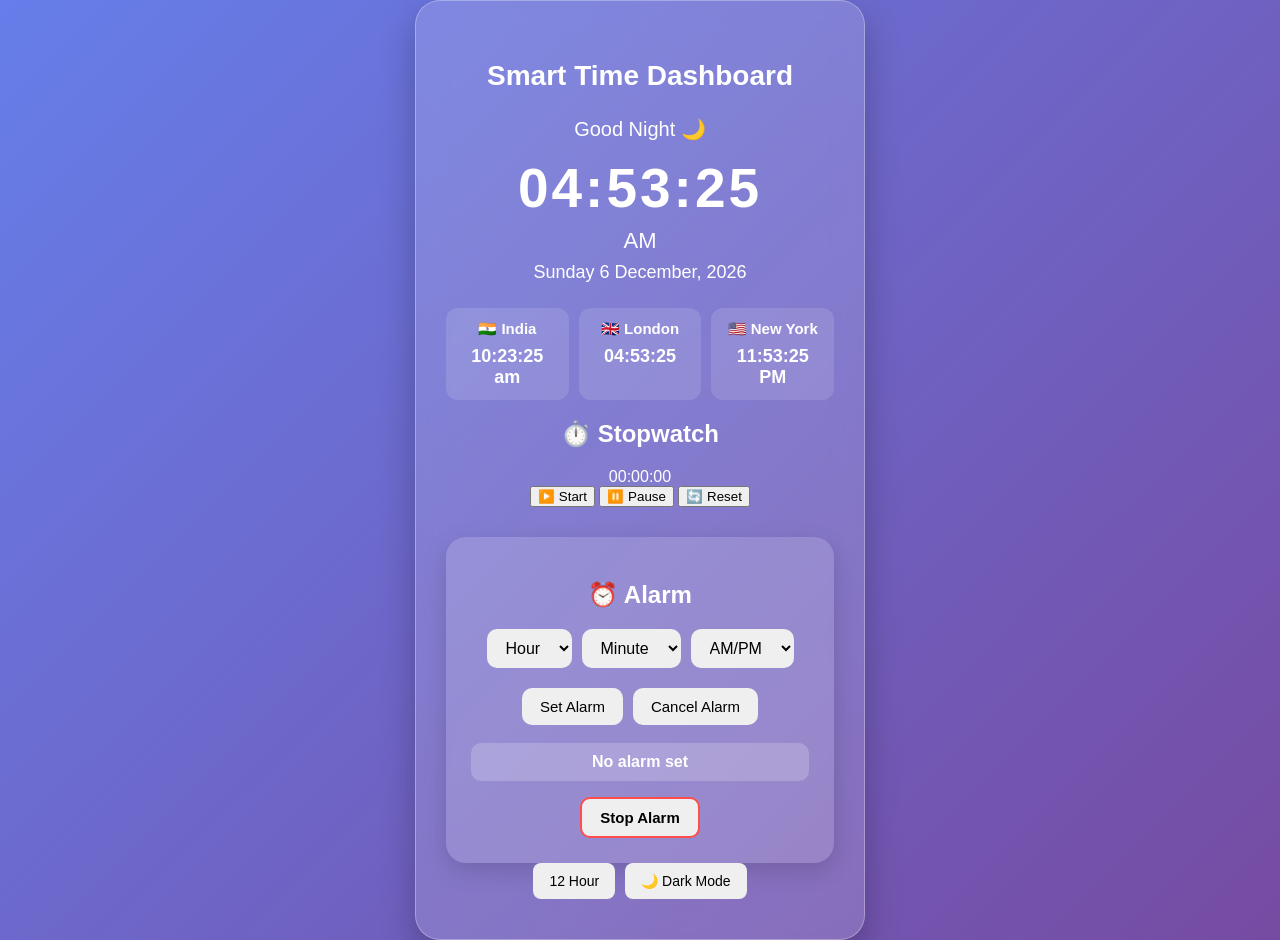
==== clock/index.html @ b27c643a "Add digital clock project" ====
<!DOCTYPE html>
<html lang="en">
<head>
    <meta charset="UTF-8">
    <meta name="viewport" content="width=device-width, initial-scale=1.0">
    <title>Smart Time Dashboard</title>
    <link rel="stylesheet" href="style.css">
</head>

<body>

    <div class="clock-container">

        <h1>Smart Time Dashboard</h1>

        <div id="greeting">Good Morning ☀️</div>

        <div id="clock">00:00:00</div>

        <div id="ampm">AM</div>

        <div id="date">Loading date...</div>
        <div class="world-clocks">

    <div class="world-clock">
        <h3>🇮🇳 India</h3>
        <p id="indiaTime">00:00:00</p>
    </div>

    <div class="world-clock">
        <h3>🇬🇧 London</h3>
        <p id="londonTime">00:00:00</p>
    </div>

    <div class="world-clock">
        <h3>🇺🇸 New York</h3>
        <p id="newYorkTime">00:00:00</p>
    </div>

</div>
<div class="stopwatch">
    <h2>⏱️ Stopwatch</h2>

    <div id="stopwatchDisplay">00:00:00</div>

    <div class="stopwatch-buttons">
        <button onclick="startStopwatch()">▶️ Start</button>
        <button onclick="pauseStopwatch()">⏸️ Pause</button>
        <button onclick="resetStopwatch()">🔄 Reset</button>
    </div>
</div>
<div class="alarm">
    <h2>⏰ Alarm</h2>

  <div class="alarm-select">
    <select id="alarmHour">
        <option value="">Hour</option>
        <option value="1">01</option>
        <option value="2">02</option>
        <option value="3">03</option>
        <option value="4">04</option>
        <option value="5">05</option>
        <option value="6">06</option>
        <option value="7">07</option>
        <option value="8">08</option>
        <option value="9">09</option>
        <option value="10">10</option>
        <option value="11">11</option>
        <option value="12">12</option>
    </select>

    <select id="alarmMinute">
        <option value="">Minute</option>
        <option value="00">00</option>
        <option value="01">01</option>
        <option value="02">02</option>
        <option value="03">03</option>
        <option value="04">04</option>
        <option value="05">05</option>
        <option value="06">06</option>
        <option value="07">07</option>
        <option value="08">08</option>
        <option value="09">09</option>
        <option value="10">10</option>
        <option value="11">11</option>
        <option value="12">12</option>
        <option value="13">13</option>
        <option value="14">14</option>
        <option value="15">15</option>
        <option value="16">16</option>
        <option value="17">17</option>
        <option value="18">18</option>
        <option value="19">19</option>
        <option value="20">20</option>
        <option value="21">21</option>
        <option value="22">22</option>
        <option value="23">23</option>
        <option value="24">24</option>
        <option value="25">25</option>
        <option value="26">26</option>
        <option value="27">27</option>
        <option value="28">28</option>
        <option value="29">29</option>
        <option value="30">30</option>
        <option value="31">31</option>
        <option value="32">32</option>
        <option value="33">33</option>
        <option value="34">34</option>
        <option value="35">35</option>
        <option value="36">36</option>
        <option value="37">37</option>
        <option value="38">38</option>
        <option value="39">39</option>
        <option value="40">40</option>
        <option value="41">41</option>
        <option value="42">42</option>
        <option value="43">43</option>
        <option value="44">44</option>
        <option value="45">45</option>
        <option value="46">46</option>
        <option value="47">47</option>
        <option value="48">48</option>
        <option value="49">49</option>
        <option value="50">50</option>
        <option value="51">51</option>
        <option value="52">52</option>
        <option value="53">53</option>
        <option value="54">54</option>
        <option value="55">55</option>
        <option value="56">56</option>
        <option value="57">57</option>
        <option value="58">58</option>
        <option value="59">59</option>
    </select>

    <select id="alarmAmPm">
        <option value="">AM/PM</option>
        <option value="AM">AM</option>
        <option value="PM">PM</option>
    </select>
</div>

    <div class="alarm-buttons">
        <button onclick="setAlarm()">Set Alarm</button>
        <button onclick="cancelAlarm()">Cancel Alarm</button>
    </div>

    <p id="alarmStatus">No alarm set</p>
    <button onclick="stopAlarm()"
    id="stopAlarmBtn">
Stop Alarm
</button>
</div>

        <div class="buttons">
            <button onclick="toggleFormat()" id="formatBtn">
                12 Hour
            </button>

            <button onclick="toggleTheme()" id="themeBtn">
                🌙 Dark Mode
            </button>
        </div>

    </div>

    <script src="script.js"></script>

</body>
</html>
---- clock/style.css ----
* {
    box-sizing: border-box;
}

body {
    margin: 0;
    min-height: 100vh;
    font-family: Arial, sans-serif;

    display: flex;
    justify-content: center;
    align-items: center;

    background: linear-gradient(135deg, #667eea, #764ba2);
    transition: 0.3s;
}

.clock-container {
    width: 450px;
    padding: 40px 30px;
    text-align: center;

    background: rgba(255, 255, 255, 0.15);
    backdrop-filter: blur(15px);

    border: 1px solid rgba(255, 255, 255, 0.3);
    border-radius: 25px;

    box-shadow: 0 15px 35px rgba(0, 0, 0, 0.25);

    color: white;
}

h1 {
    margin-bottom: 25px;
    font-size: 28px;
}

#greeting {
    font-size: 20px;
    margin-bottom: 15px;
}

#clock {
    font-size: 55px;
    font-weight: bold;
    letter-spacing: 3px;
}

#ampm {
    font-size: 22px;
    margin: 8px 0;
}

#date {
    font-size: 18px;
    margin-bottom: 25px;
}

.buttons {
    display: flex;
    justify-content: center;
    gap: 10px;
    flex-wrap: wrap;
}

.buttons button {
    padding: 10px 16px;
    border: none;
    border-radius: 8px;
    cursor: pointer;
    font-size: 14px;
    transition: 0.2s;
}

.buttons button:hover {
    transform: translateY(-2px);
}

/* Dark Mode */

.dark-mode {
    background: linear-gradient(135deg, #141e30, #243b55);
}

/* Mobile */

@media (max-width: 500px) {

    .clock-container {
        width: 90%;
        padding: 30px 15px;
    }

    h1 {
        font-size: 23px;
    }

    #clock {
        font-size: 40px;
    }

    #greeting {
        font-size: 18px;
    }

    #date {
        font-size: 15px;
    }
}
.world-clocks {
    display: flex;
    gap: 10px;
    margin-top: 20px;
    flex-wrap: wrap;
    justify-content: center;
}

.world-clock {
    flex: 1;
    min-width: 110px;
    padding: 12px;
    background: rgba(255, 255, 255, 0.12);
    border-radius: 12px;
}

.world-clock h3 {
    margin: 0 0 8px;
    font-size: 15px;
}

.world-clock p {
    margin: 0;
    font-size: 18px;
    font-weight: bold;
}
/* ================= ALARM DESIGN ================= */

.alarm {
    margin-top: 30px;
    padding: 25px;
    border-radius: 20px;
    background: rgba(255, 255, 255, 0.15);
    box-shadow: 0 8px 25px rgba(0, 0, 0, 0.15);
}

.alarm h2 {
    margin-bottom: 20px;
}

.alarm-select {
    display: flex;
    justify-content: center;
    gap: 10px;
    flex-wrap: wrap;
}

.alarm-select select {
    padding: 10px 15px;
    border-radius: 10px;
    border: none;
    font-size: 16px;
    cursor: pointer;
}

.alarm-buttons {
    margin-top: 20px;
    display: flex;
    justify-content: center;
    gap: 10px;
    flex-wrap: wrap;
}

.alarm-buttons button,
#stopAlarmBtn {
    padding: 10px 18px;
    border: none;
    border-radius: 10px;
    cursor: pointer;
    font-size: 15px;
}

#alarmStatus {
    margin-top: 18px;
    font-weight: bold;
    font-size: 16px;
}
/* Alarm Button Hover */

.alarm-buttons button:hover,
#stopAlarmBtn:hover {
    transform: translateY(-2px);
    box-shadow: 0 5px 15px rgba(0, 0, 0, 0.2);
}

.alarm-buttons button,
#stopAlarmBtn {
    transition: 0.2s ease;
}
#stopAlarmBtn {
    margin-top: 15px;
    font-weight: bold;
    display: block;
    margin-left: auto;
    margin-right: auto;
}
@media (max-width: 600px) {

    .alarm {
        padding: 18px;
    }

    .alarm-select select {
        width: 100%;
        max-width: 250px;
    }

    .alarm-buttons {
        flex-direction: column;
        align-items: center;
    }

    .alarm-buttons button,
    #stopAlarmBtn {
        width: 90%;
        max-width: 250px;
    }
}
#alarmStatus {
    padding: 10px;
    border-radius: 10px;
    background: rgba(255, 255, 255, 0.2);
    text-align: center;
}
#stopAlarmBtn {
    margin-top: 15px;
    font-weight: bold;
    border: 2px solid #ff4d4d;
}
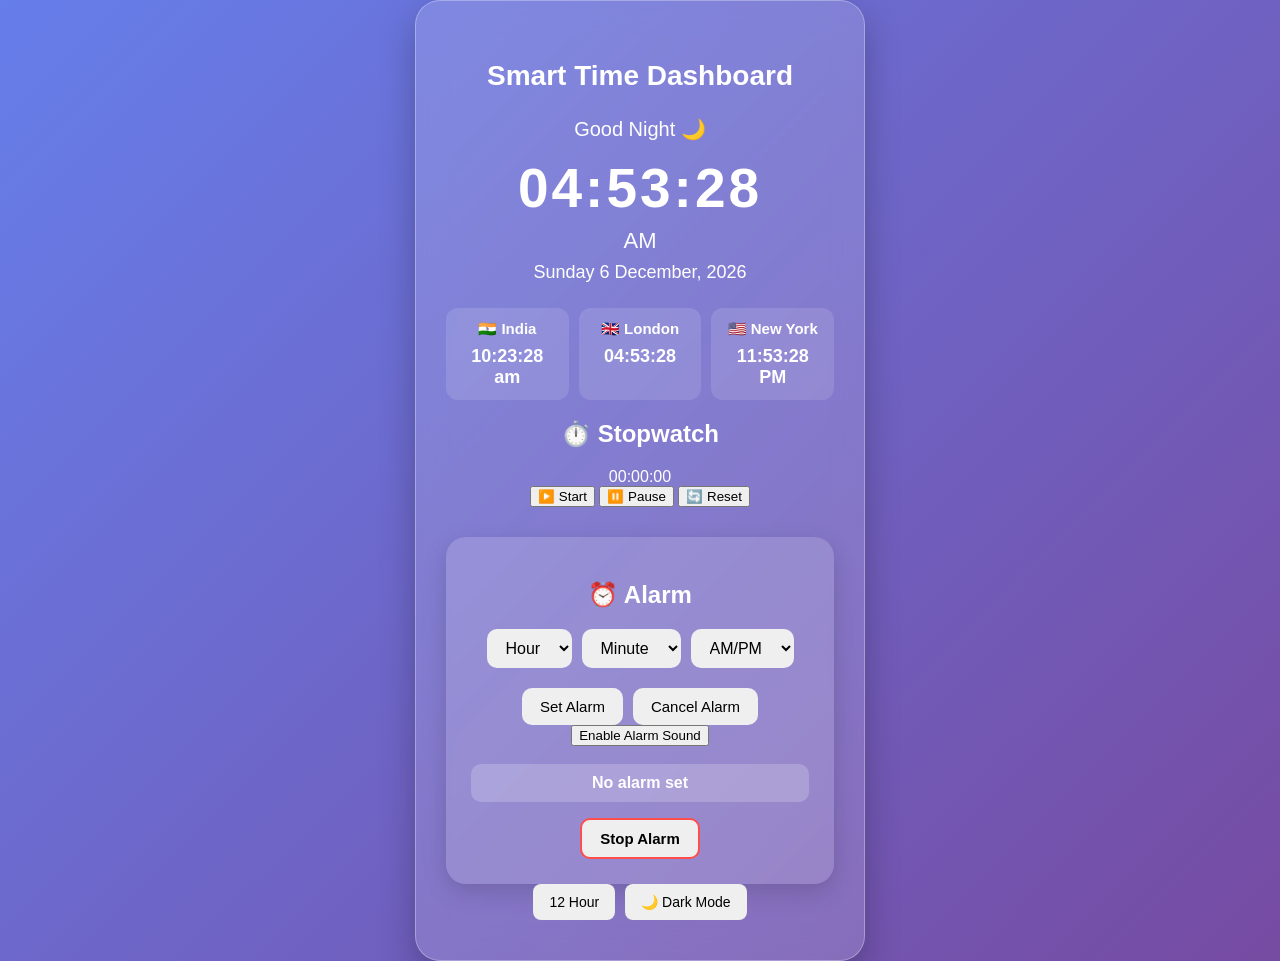
==== commit 41aab817: "Fix mobile alarm sound" ====
--- a/clock/index.html
+++ b/clock/index.html
@@ -145,6 +145,10 @@
         <button onclick="cancelAlarm()">Cancel Alarm</button>
     </div>
 
+    <button onclick="enableAlarmSound()" id="enableSoundBtn">
+        Enable Alarm Sound
+    </button>
+
     <p id="alarmStatus">No alarm set</p>
     <button onclick="stopAlarm()"
     id="stopAlarmBtn">
